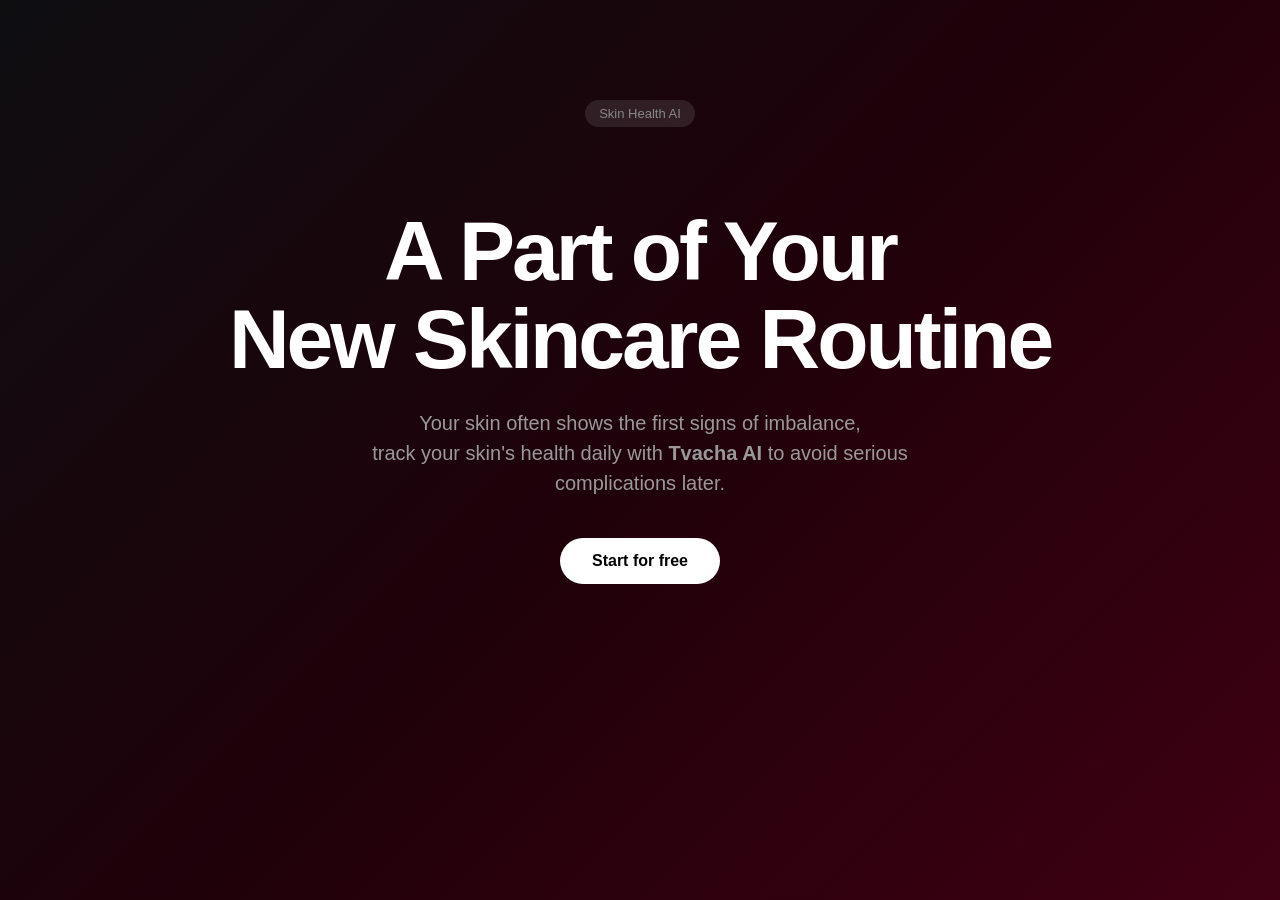
==== templates/index.html @ e7dad3e2 "initial commit" ====
<!DOCTYPE html>
<html lang="en">    
<head>
    <meta charset="UTF-8">
    <meta name="viewport" content="width=device-width, initial-scale=1.0">
    <title>Skin Disease Classification</title>
    <link rel="stylesheet" href="/static/style.css">
</head>
<body>
    <header class="hero-section">
  <div class="hero-content">
    <span class="badge">Skin Health AI</span>
    <h1 class="hero-title">A Part of Your<br>New Skincare Routine</h1>
    <p class="hero-subtitle">
      Your skin often shows the first signs of imbalance, <br>track your skin's health daily with <b>Tvacha AI</b> to avoid serious complications later.
    </p>
    <a href="{{ url_for('home') }}" class="hero-btn">Start for free</a>
  </div>
</header>
</body>
</html>
---- static/style.css ----
@import url('https://rsms.me');


body {
    margin: 0;
    padding: 0;
    font-family: 'Poppins', sans-serif;
    background-color: #0e0e11; 
    background:linear-gradient(135deg,#0e0e11,#1f010a,#3f0013);
    color: #ffffff;
    display: flex;
    justify-content: center;
    min-height: 100vh;
}

.main-box {
  display: flex;
  flex-direction: column;        
  justify-content: center;   
  align-items: center;
  gap: 50px;                
  margin-top: 10px;
  flex-wrap: wrap;           
  width: 100%;
}

.container {
    width: 100%;
    max-width: 1100px;
    padding: 40px 20px;
    box-sizing: border-box;
}

h1 {
    text-align: center;
    font-size: 28px;
    margin-bottom: 10px;
}

.subtitle {
    text-align: center;
    color: #888;
    font-size: 14px;
    margin-bottom: 40px;
}

.main-layout {
    display: flex;
    flex-direction: row;        
    flex-wrap: wrap;           
    gap: 40px;                  
    align-items: flex-start;
    justify-content: center;
}

.left-panel, .right-panel {
    flex: 1 1 450px;           
    max-width: 500px;          
    width: 100%;
    display: flex;
    flex-direction: column;
}

.upload-box {
    width: 100%;
    height: 350px;             
    border: 2px dashed #444;
    border-radius: 12px;
    background: #490218;
    display: flex;
    align-items: center;
    justify-content: center;
    overflow: hidden;          
    cursor: pointer;
    transition: 0.3s;
    position: relative;
}

.upload-box:hover {
    border-color: orange;
}

#previewImage {
    max-width: 100%;         
    max-height: 100%;          
    object-fit: contain;       
    display: block;            
}

.placeholder-text {
    color: #666;
    text-align: center;
}

.button-row {
    display: flex;           
    justify-content: center;   
    gap: 30px;                
    margin-top: 30px;         
    width: 100%;
}

button {
    padding: 12px 25px;
    border-radius: 8px;
    border: none;
    font-weight: 600;
    cursor: pointer;
    transition: 0.2s;
    width: auto;              
}

.submit-btn { background: orange; color: #000;}
.clear-btn { background: #333; color: white; margin-left: 20px; }


.result-box {

    padding: 30px;
    text-align: left;
}

.prediction { 
    color: orange; 
    font-size: 22px; 
    font-weight: 600; 
    margin-bottom: 5px; 
}

.confidence { 
    color: #888; 
    font-size: 14px; 
    margin-bottom: 25px; 
}

.treatment-section h2 { 
    border-bottom: 1px solid #333; 
    padding-bottom: 8px; 
    margin-top: 20px; 
}

#uploadContent {
    text-align: center;
}

#uploadContent p {
    margin: 0;
    line-height: 1.8;
}

.treatment-section ul { 
    padding-left: 20px; 
    color: #bbb; 
    font-size: 18px;
}




.hero-section {
    padding: 100px 20px 100px;
    text-align: center;
}

.badge {
    background: rgba(255, 255, 255, 0.1);
    padding: 6px 14px;
    border-radius: 20px;
    font-size: 13px;
    color: #888;
    display: inline-block;
    margin-bottom: 24px;
}

.hero-title {
    font-size: 84px; /* Large, bold Framer-style heading */
    font-weight: 700;
    letter-spacing: -3px; /* Tight tracking is key to this look */
    line-height: 1.05;
    margin-bottom: 24px;
}

.hero-subtitle {
    font-size: 20px;
    color: #999;
    max-width: 600px;
    margin: 0 auto 40px;
    line-height: 1.5;
}

.hero-btn {
    background-color: #fff;
    color: #000;
    padding: 14px 32px;
    border-radius: 30px;
    text-decoration: none;
    font-weight: 600;
    font-size: 16px;
    transition: transform 0.2s ease;
    display: inline-block;
}

.hero-btn:hover {
    transform: scale(1.05);
}

/* Adjust your existing container to sit below the hero */
.container {
    padding-top: 40px;
}


@media (max-width: 800px) {
    .main-layout {
        flex-direction: column; 
        align-items: center;
    }
    
    .upload-box {
        height: 280px;         
    }

    .left-panel, .right-panel {
        max-width: 100%;
    }
    .main-box {
      flex-direction: column; 
      align-items: center;
      gap: 10px;     
      margin-top: 10px;
    }
    
    .hero-section {
        padding: 60px 15px 40px; /* Reduced padding for mobile */
    }

    .hero-title {
        font-size: 42px; /* Half the size so it fits on one screen */
        letter-spacing: -1.5px; /* Slightly looser tracking for readability */
        line-height: 1.1;
        margin-bottom: 16px;
    }

    .hero-subtitle {
        font-size: 17px; /* Slightly smaller text */
        margin-bottom: 30px;
        padding: 0 10px;
    }

    .hero-btn {
        width: 50%; /* Full width button is easier to thumb-tap */
        box-sizing: border-box;
        padding: 16px 0;
    }

    /* Adjust the main app container for mobile */
    .container {
        padding-top: 20px;
        width: 95%;
    }

}
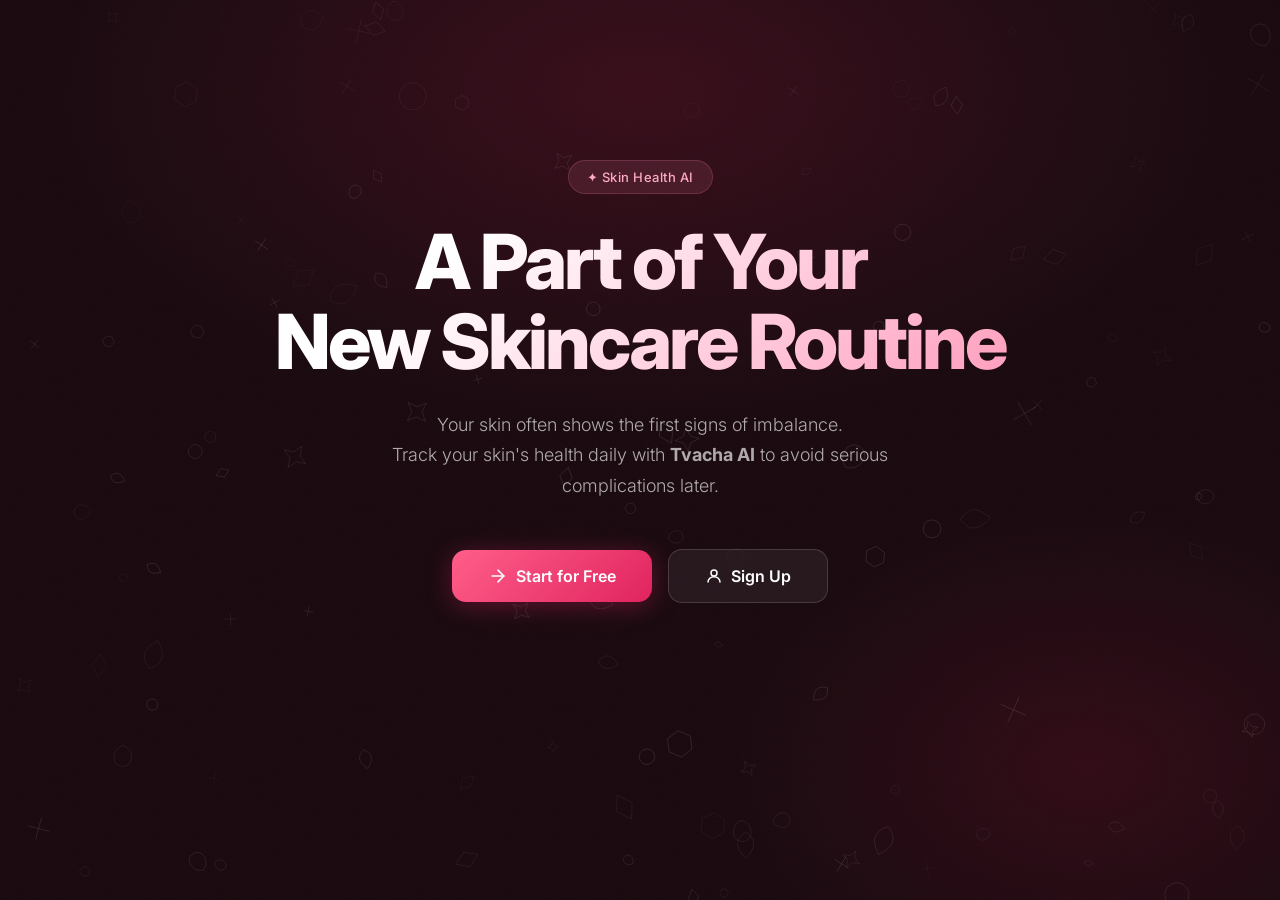
==== commit c0c55021: "tables and chat" ====
--- a/templates/index.html
+++ b/templates/index.html
@@ -3,19 +3,37 @@
 <head>
     <meta charset="UTF-8">
     <meta name="viewport" content="width=device-width, initial-scale=1.0">
-    <title>Skin Disease Classification</title>
-    <link rel="stylesheet" href="/static/style.css">
+    <title>Tvacha AI — Skin Health Intelligence</title>
+    <meta name="description" content="AI-powered skin disease classification and personalized cure tracking with Tvacha AI.">
+    <link rel="stylesheet" href="/static/style.css?v=3">
 </head>
 <body>
+  <div class="bg-glow"></div>
+  <canvas id="texture-canvas"></canvas>
+  <div class="noise"></div>
+  <div class="container">
     <header class="hero-section">
-  <div class="hero-content">
-    <span class="badge">Skin Health AI</span>
-    <h1 class="hero-title">A Part of Your<br>New Skincare Routine</h1>
-    <p class="hero-subtitle">
-      Your skin often shows the first signs of imbalance, <br>track your skin's health daily with <b>Tvacha AI</b> to avoid serious complications later.
-    </p>
-    <a href="{{ url_for('home') }}" class="hero-btn">Start for free</a>
+      <div class="hero-content">
+        <span class="badge">✦ Skin Health AI</span>
+        <h1 class="hero-title">A Part of Your<br>New Skincare Routine</h1>
+        <p class="hero-subtitle">
+          Your skin often shows the first signs of imbalance.<br>
+          Track your skin's health daily with <strong>Tvacha AI</strong> to avoid serious complications later.
+        </p>
+        <div class="hero-buttons">
+          <a href="{{ url_for('home') }}" class="hero-btn hero-btn-primary">
+            <svg width="20" height="20" viewBox="0 0 24 24" fill="none" stroke="currentColor" stroke-width="2" stroke-linecap="round" stroke-linejoin="round"><path d="M5 12h14"/><path d="M12 5l7 7-7 7"/></svg>
+            Start for Free
+          </a>
+          <a href="/signup" class="hero-btn hero-btn-outline">
+            <svg width="18" height="18" viewBox="0 0 24 24" fill="none" stroke="currentColor" stroke-width="2" stroke-linecap="round" stroke-linejoin="round"><circle cx="12" cy="8" r="4"/><path d="M4 20c0-4 3.6-7 8-7s8 3 8 7"/></svg>
+            Sign Up
+          </a>
+        </div>
+      </div>
+    </header>
   </div>
-</header>
+
+<script src="/static/canvas.js?v=3"></script>
 </body>
 </html>
--- a/static/style.css
+++ b/static/style.css
@@ -1,266 +1,396 @@
-@import url('https://rsms.me');
-
+@import url('https://fonts.googleapis.com/css2?family=Inter:wght@300;400;500;600;700;800&display=swap');
+
+/* ── Reset & Base ── */
+*, *::before, *::after { box-sizing: border-box; margin: 0; padding: 0; }
+
+html {
+  background: #1a0a10;
+}
 
 body {
-    margin: 0;
-    padding: 0;
-    font-family: 'Poppins', sans-serif;
-    background-color: #0e0e11; 
-    background:linear-gradient(135deg,#0e0e11,#1f010a,#3f0013);
-    color: #ffffff;
-    display: flex;
+  font-family: 'Inter', -apple-system, BlinkMacSystemFont, sans-serif;
+  background-color: #1a0a10;
+  color: #f0e6ea;
+  display: flex;
+  justify-content: center;
+  min-height: 100vh;
+  overflow-x: hidden;
+  -webkit-font-smoothing: antialiased;
+}
+
+/* ── Background Effects ── */
+.bg-glow {
+  position: fixed; inset: 0;
+  pointer-events: none; z-index: 0;
+}
+.bg-glow::before {
+  content: '';
+  position: absolute;
+  top: -30%; left: 50%;
+  transform: translateX(-50%);
+  width: 100vw; height: 80vh;
+  background: radial-gradient(ellipse at center, rgba(180,30,70,0.2) 0%, transparent 65%);
+}
+.bg-glow::after {
+  content: '';
+  position: absolute;
+  bottom: -15%; right: -15%;
+  width: 60vw; height: 60vh;
+  background: radial-gradient(ellipse at center, rgba(120,15,40,0.25) 0%, transparent 65%);
+}
+
+.noise {
+  position: fixed; inset: 0;
+  z-index: 2; pointer-events: none;
+  opacity: 0.025;
+  background-image: url("data:image/svg+xml,%3Csvg viewBox='0 0 256 256' xmlns='http://www.w3.org/2000/svg'%3E%3Cfilter id='n'%3E%3CfeTurbulence type='fractalNoise' baseFrequency='0.9' numOctaves='4' stitchTiles='stitch'/%3E%3C/filter%3E%3Crect width='100%25' height='100%25' filter='url(%23n)'/%3E%3C/svg%3E");
+  background-size: 200px 200px;
+}
+
+#texture-canvas {
+  position: fixed; inset: 0;
+  z-index: 1; pointer-events: none;
+}
+
+/* ── Container ── */
+.container {
+  width: 100%;
+  max-width: 1100px;
+  padding: 40px 20px;
+  position: relative;
+  z-index: 10;
+}
+
+/* ═══════════════════════════════════════════════ */
+/* ── LANDING PAGE (index.html)                ── */
+/* ═══════════════════════════════════════════════ */
+.hero-section {
+  padding: 120px 20px 100px;
+  text-align: center;
+}
+
+.badge {
+  background: rgba(255,130,170,0.12);
+  border: 1px solid rgba(255,130,170,0.2);
+  padding: 8px 18px;
+  border-radius: 50px;
+  font-size: 13px;
+  font-weight: 500;
+  color: #ffaac4;
+  display: inline-block;
+  margin-bottom: 28px;
+  letter-spacing: 0.5px;
+  backdrop-filter: blur(8px);
+}
+
+.hero-title {
+  font-size: 76px;
+  font-weight: 800;
+  letter-spacing: -3px;
+  line-height: 1.05;
+  margin-bottom: 28px;
+  background: linear-gradient(135deg, #ffffff 30%, #ff8ab0 100%);
+  -webkit-background-clip: text;
+  -webkit-text-fill-color: transparent;
+  background-clip: text;
+}
+
+.hero-subtitle {
+  font-size: 18px;
+  color: rgba(255,255,255,0.65);
+  max-width: 560px;
+  margin: 0 auto 48px;
+  line-height: 1.7;
+  font-weight: 300;
+}
+
+.hero-buttons {
+  display: flex;
+  gap: 16px;
+  justify-content: center;
+  align-items: center;
+  flex-wrap: wrap;
+}
+
+.hero-btn {
+  padding: 16px 36px;
+  border-radius: 14px;
+  text-decoration: none;
+  font-weight: 600;
+  font-size: 16px;
+  transition: all 0.3s cubic-bezier(0.4,0,0.2,1);
+  display: inline-flex;
+  align-items: center;
+  gap: 8px;
+  cursor: pointer;
+  border: none;
+  position: relative;
+  overflow: hidden;
+}
+
+.hero-btn-primary {
+  background: linear-gradient(135deg, #ff5e8a, #e0245e);
+  color: #fff;
+  box-shadow: 0 4px 24px rgba(224,36,94,0.35), 0 1px 3px rgba(0,0,0,0.2);
+}
+.hero-btn-primary:hover {
+  transform: translateY(-2px);
+  box-shadow: 0 8px 32px rgba(224,36,94,0.5), 0 2px 6px rgba(0,0,0,0.25);
+}
+
+.hero-btn-outline {
+  background: rgba(255,255,255,0.06);
+  color: #fff;
+  border: 1px solid rgba(255,255,255,0.15);
+  backdrop-filter: blur(10px);
+}
+.hero-btn-outline:hover {
+  background: rgba(255,255,255,0.12);
+  border-color: rgba(255,255,255,0.3);
+  transform: translateY(-2px);
+}
+
+/* ═══════════════════════════════════════════════ */
+/* ── SKIN CHECKUP PAGE (home.html)            ── */
+/* ═══════════════════════════════════════════════ */
+h1 {
+  text-align: center;
+  font-size: 32px;
+  font-weight: 700;
+  margin-bottom: 8px;
+  letter-spacing: -0.5px;
+}
+
+.subtitle {
+  text-align: center;
+  color: rgba(255,255,255,0.45);
+  font-size: 15px;
+  margin-bottom: 48px;
+  font-weight: 400;
+}
+
+.main-layout {
+  display: flex;
+  gap: 32px;
+  align-items: flex-start;
+  justify-content: center;
+  flex-wrap: wrap;
+}
+
+.left-panel, .right-panel {
+  flex: 1 1 420px;
+  max-width: 500px;
+  width: 100%;
+  display: flex;
+  flex-direction: column;
+}
+
+.upload-box {
+  width: 100%;
+  height: 350px;
+  border: 2px dashed rgba(255,255,255,0.12);
+  border-radius: 16px;
+  background: rgba(60,15,30,0.5);
+  backdrop-filter: blur(12px);
+  display: flex;
+  align-items: center;
+  justify-content: center;
+  overflow: hidden;
+  cursor: pointer;
+  transition: all 0.3s ease;
+  position: relative;
+}
+
+.upload-box:hover {
+  border-color: #ff5e8a;
+  background: rgba(80,20,40,0.6);
+  box-shadow: 0 0 40px rgba(255,94,138,0.08);
+}
+
+#previewImage {
+  max-width: 100%;
+  max-height: 100%;
+  object-fit: contain;
+  display: block;
+}
+
+.placeholder-text {
+  color: rgba(255,255,255,0.35);
+  text-align: center;
+}
+
+#uploadContent {
+  text-align: center;
+}
+#uploadContent p {
+  margin: 0;
+  line-height: 1.8;
+  color: rgba(255,255,255,0.35);
+  font-size: 15px;
+}
+
+.button-row {
+  display: flex;
+  justify-content: center;
+  gap: 16px;
+  margin-top: 24px;
+  width: 100%;
+}
+
+.main-box {
+  display: flex;
+  flex-direction: column;
+  justify-content: center;
+  align-items: center;
+  gap: 50px;
+  margin-top: 10px;
+  flex-wrap: wrap;
+  width: 100%;
+}
+
+/* Button Styles */
+button {
+  padding: 14px 28px;
+  border-radius: 12px;
+  border: none;
+  font-weight: 600;
+  font-size: 15px;
+  cursor: pointer;
+  transition: all 0.3s cubic-bezier(0.4,0,0.2,1);
+  font-family: 'Inter', sans-serif;
+}
+
+.submit-btn {
+  background: linear-gradient(135deg, #ff5e8a, #e0245e);
+  color: #fff;
+  box-shadow: 0 4px 18px rgba(224,36,94,0.3);
+  padding: 14px 36px;
+}
+.submit-btn:hover {
+  transform: translateY(-2px);
+  box-shadow: 0 6px 24px rgba(224,36,94,0.45);
+}
+
+.clear-btn {
+  background: rgba(255,255,255,0.06);
+  color: rgba(255,255,255,0.7);
+  border: 1px solid rgba(255,255,255,0.1);
+  margin-left: 0;
+}
+.clear-btn:hover {
+  background: rgba(255,255,255,0.12);
+  border-color: rgba(255,255,255,0.25);
+  color: #fff;
+}
+
+/* ── Result Box ── */
+.result-box {
+  padding: 32px;
+  text-align: left;
+  background: rgba(60,15,30,0.5);
+  border: 1px solid rgba(255,255,255,0.08);
+  border-radius: 16px;
+  backdrop-filter: blur(12px);
+}
+
+.prediction {
+  color: #ff7aa2;
+  font-size: 24px;
+  font-weight: 700;
+  margin-bottom: 6px;
+  letter-spacing: -0.3px;
+}
+
+.confidence {
+  color: rgba(255,255,255,0.45);
+  font-size: 14px;
+  margin-bottom: 28px;
+  font-weight: 400;
+}
+
+.treatment-section h2,
+.treatment-section h3 {
+  border-bottom: 1px solid rgba(255,255,255,0.08);
+  padding-bottom: 10px;
+  margin-top: 22px;
+  font-size: 16px;
+  font-weight: 600;
+  color: rgba(255,255,255,0.8);
+}
+
+.treatment-section ul {
+  padding-left: 20px;
+  color: rgba(255,255,255,0.55);
+  font-size: 15px;
+  line-height: 1.8;
+}
+
+/* Ask AI Button */
+.ask-ai-btn {
+  display: inline-flex;
+  align-items: center;
+  gap: 10px;
+  padding: 14px 32px;
+  border-radius: 14px;
+  text-decoration: none;
+  font-weight: 600;
+  font-size: 15px;
+  background: linear-gradient(135deg, #9b30ff, #6e1fff);
+  color: #fff;
+  box-shadow: 0 4px 18px rgba(110,31,255,0.3);
+  transition: all 0.3s cubic-bezier(0.4,0,0.2,1);
+}
+.ask-ai-btn:hover {
+  transform: translateY(-2px);
+  box-shadow: 0 8px 28px rgba(110,31,255,0.45);
+}
+
+/* ═══════════════════════════════════════════════ */
+/* ── RESPONSIVE                               ── */
+/* ═══════════════════════════════════════════════ */
+@media (max-width: 800px) {
+  .main-layout {
+    flex-direction: column;
+    align-items: center;
+  }
+  .upload-box {
+    height: 260px;
+  }
+  .left-panel, .right-panel {
+    max-width: 100%;
+  }
+  .main-box {
+    flex-direction: column;
+    align-items: center;
+    gap: 10px;
+    margin-top: 10px;
+  }
+  .hero-section {
+    padding: 70px 15px 50px;
+  }
+  .hero-title {
+    font-size: 40px;
+    letter-spacing: -1.5px;
+    line-height: 1.1;
+    margin-bottom: 16px;
+  }
+  .hero-subtitle {
+    font-size: 16px;
+    margin-bottom: 32px;
+    padding: 0 10px;
+  }
+  .hero-btn {
+    width: 100%;
     justify-content: center;
-    min-height: 100vh;
-}
-
-.main-box {
-  display: flex;
-  flex-direction: column;        
-  justify-content: center;   
-  align-items: center;
-  gap: 50px;                
-  margin-top: 10px;
-  flex-wrap: wrap;           
-  width: 100%;
-}
-
-.container {
-    width: 100%;
-    max-width: 1100px;
-    padding: 40px 20px;
-    box-sizing: border-box;
-}
-
-h1 {
-    text-align: center;
-    font-size: 28px;
-    margin-bottom: 10px;
-}
-
-.subtitle {
-    text-align: center;
-    color: #888;
-    font-size: 14px;
-    margin-bottom: 40px;
-}
-
-.main-layout {
-    display: flex;
-    flex-direction: row;        
-    flex-wrap: wrap;           
-    gap: 40px;                  
-    align-items: flex-start;
-    justify-content: center;
-}
-
-.left-panel, .right-panel {
-    flex: 1 1 450px;           
-    max-width: 500px;          
-    width: 100%;
-    display: flex;
+    padding: 16px 0;
+  }
+  .hero-buttons {
     flex-direction: column;
-}
-
-.upload-box {
-    width: 100%;
-    height: 350px;             
-    border: 2px dashed #444;
-    border-radius: 12px;
-    background: #490218;
-    display: flex;
-    align-items: center;
-    justify-content: center;
-    overflow: hidden;          
-    cursor: pointer;
-    transition: 0.3s;
-    position: relative;
-}
-
-.upload-box:hover {
-    border-color: orange;
-}
-
-#previewImage {
-    max-width: 100%;         
-    max-height: 100%;          
-    object-fit: contain;       
-    display: block;            
-}
-
-.placeholder-text {
-    color: #666;
-    text-align: center;
-}
-
-.button-row {
-    display: flex;           
-    justify-content: center;   
-    gap: 30px;                
-    margin-top: 30px;         
-    width: 100%;
-}
-
-button {
-    padding: 12px 25px;
-    border-radius: 8px;
-    border: none;
-    font-weight: 600;
-    cursor: pointer;
-    transition: 0.2s;
-    width: auto;              
-}
-
-.submit-btn { background: orange; color: #000;}
-.clear-btn { background: #333; color: white; margin-left: 20px; }
-
-
-.result-box {
-
-    padding: 30px;
-    text-align: left;
-}
-
-.prediction { 
-    color: orange; 
-    font-size: 22px; 
-    font-weight: 600; 
-    margin-bottom: 5px; 
-}
-
-.confidence { 
-    color: #888; 
-    font-size: 14px; 
-    margin-bottom: 25px; 
-}
-
-.treatment-section h2 { 
-    border-bottom: 1px solid #333; 
-    padding-bottom: 8px; 
-    margin-top: 20px; 
-}
-
-#uploadContent {
-    text-align: center;
-}
-
-#uploadContent p {
-    margin: 0;
-    line-height: 1.8;
-}
-
-.treatment-section ul { 
-    padding-left: 20px; 
-    color: #bbb; 
-    font-size: 18px;
-}
-
-
-
-
-.hero-section {
-    padding: 100px 20px 100px;
-    text-align: center;
-}
-
-.badge {
-    background: rgba(255, 255, 255, 0.1);
-    padding: 6px 14px;
-    border-radius: 20px;
-    font-size: 13px;
-    color: #888;
-    display: inline-block;
-    margin-bottom: 24px;
-}
-
-.hero-title {
-    font-size: 84px; /* Large, bold Framer-style heading */
-    font-weight: 700;
-    letter-spacing: -3px; /* Tight tracking is key to this look */
-    line-height: 1.05;
-    margin-bottom: 24px;
-}
-
-.hero-subtitle {
-    font-size: 20px;
-    color: #999;
-    max-width: 600px;
-    margin: 0 auto 40px;
-    line-height: 1.5;
-}
-
-.hero-btn {
-    background-color: #fff;
-    color: #000;
-    padding: 14px 32px;
-    border-radius: 30px;
-    text-decoration: none;
-    font-weight: 600;
-    font-size: 16px;
-    transition: transform 0.2s ease;
-    display: inline-block;
-}
-
-.hero-btn:hover {
-    transform: scale(1.05);
-}
-
-/* Adjust your existing container to sit below the hero */
-.container {
-    padding-top: 40px;
-}
-
-
-@media (max-width: 800px) {
-    .main-layout {
-        flex-direction: column; 
-        align-items: center;
-    }
-    
-    .upload-box {
-        height: 280px;         
-    }
-
-    .left-panel, .right-panel {
-        max-width: 100%;
-    }
-    .main-box {
-      flex-direction: column; 
-      align-items: center;
-      gap: 10px;     
-      margin-top: 10px;
-    }
-    
-    .hero-section {
-        padding: 60px 15px 40px; /* Reduced padding for mobile */
-    }
-
-    .hero-title {
-        font-size: 42px; /* Half the size so it fits on one screen */
-        letter-spacing: -1.5px; /* Slightly looser tracking for readability */
-        line-height: 1.1;
-        margin-bottom: 16px;
-    }
-
-    .hero-subtitle {
-        font-size: 17px; /* Slightly smaller text */
-        margin-bottom: 30px;
-        padding: 0 10px;
-    }
-
-    .hero-btn {
-        width: 50%; /* Full width button is easier to thumb-tap */
-        box-sizing: border-box;
-        padding: 16px 0;
-    }
-
-    /* Adjust the main app container for mobile */
-    .container {
-        padding-top: 20px;
-        width: 95%;
-    }
-
-}
-
-
-
-
+    gap: 12px;
+    padding: 0 20px;
+  }
+  .container {
+    padding-top: 20px;
+    width: 95%;
+  }
+}
